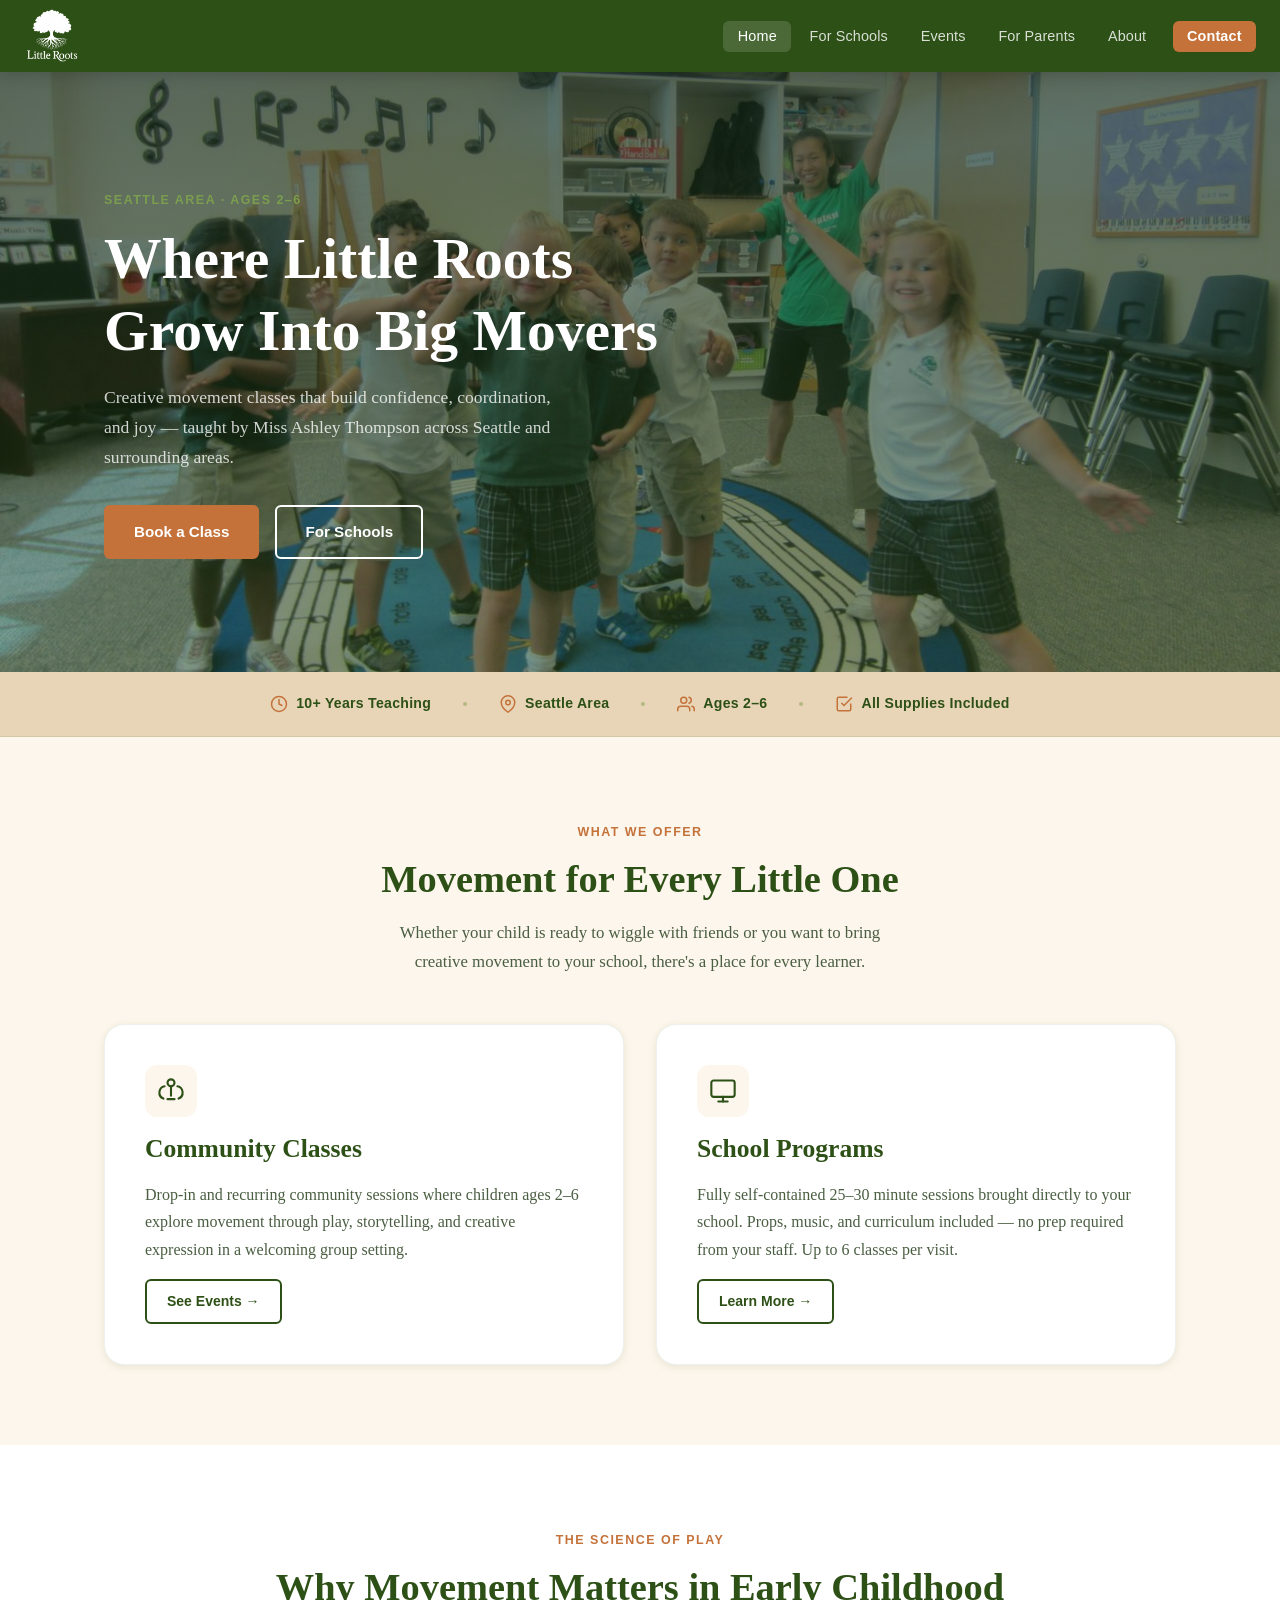
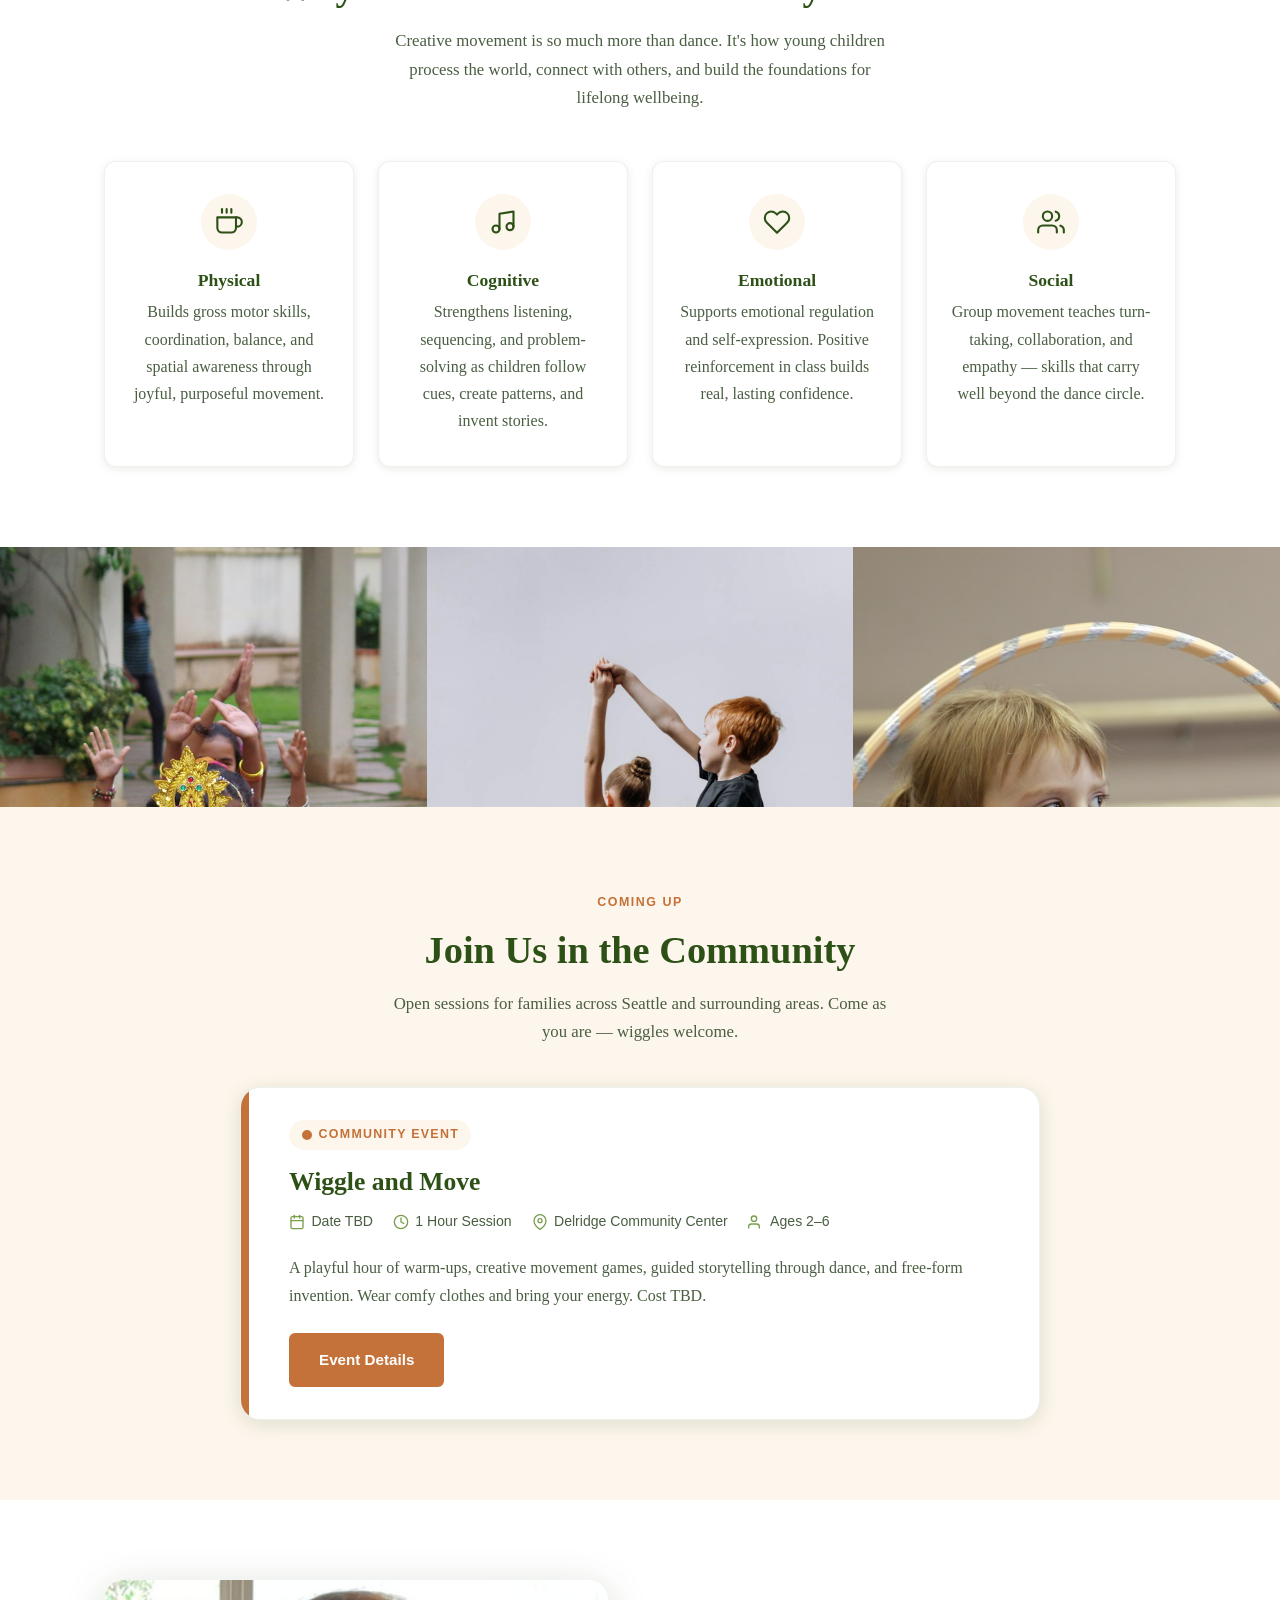
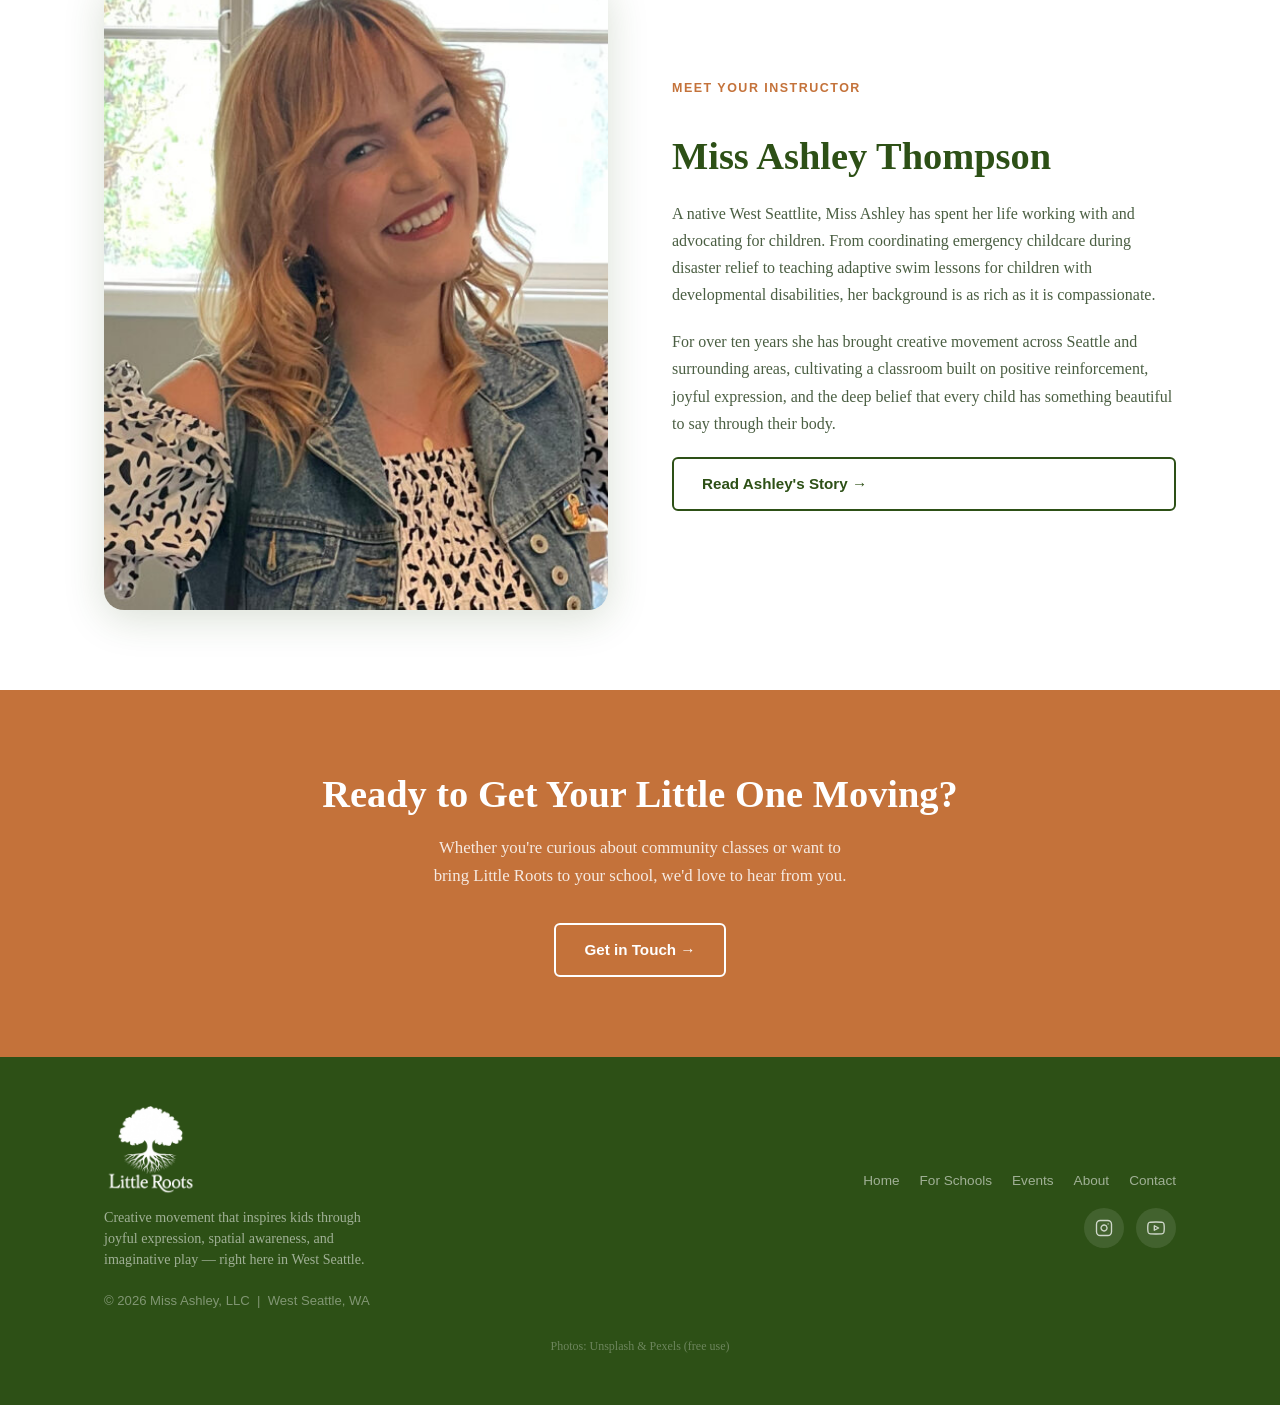
==== index.html @ 19a9698b "Initial build of Little Roots Dance static site" ====
<!DOCTYPE html>
<html lang="en">
<head>
  <meta charset="UTF-8" />
  <meta name="viewport" content="width=device-width, initial-scale=1.0" />
  <title>Little Roots Dance — Creative Movement for Kids in Seattle & Surrounding Areas</title>
  <meta name="description" content="Little Roots Dance brings creative movement to children ages 2–6 in Seattle and surrounding areas. Community classes, school programs, and more — taught by Miss Ashley Thompson." />
  <link rel="stylesheet" href="style.css" />
</head>
<body>

<!-- ══════════════════════════════════════════
     NAV
════════════════════════════════════════════ -->
<nav class="site-nav" aria-label="Main navigation">
  <div class="container nav-inner">
    <a href="index.html" class="nav-logo" aria-label="Little Roots Dance home">
      <img src="images/logo-white.png" alt="Little Roots Dance" class="site-logo-img" width="65" height="63">
    </a>

    <ul class="nav-links" role="list">
      <li><a href="index.html">Home</a></li>
      <li><a href="schools.html">For Schools</a></li>
      <li><a href="events.html">Events</a></li>
      <li><a href="for-parents.html">For Parents</a></li>
      <li><a href="about.html">About</a></li>
      <li><a href="contact.html" class="btn-nav-cta">Contact</a></li>
    </ul>

    <button class="nav-toggle" aria-expanded="false" aria-controls="mobile-nav" aria-label="Open navigation menu">
      <span></span><span></span><span></span>
    </button>
  </div>
</nav>

<nav class="nav-mobile" id="mobile-nav" aria-label="Mobile navigation">
  <a href="index.html">Home</a>
  <a href="schools.html">For Schools</a>
  <a href="events.html">Events</a>
  <a href="for-parents.html">For Parents</a>
  <a href="about.html">About</a>
  <a href="contact.html">Contact</a>
</nav>

<!-- ══════════════════════════════════════════
     HERO
════════════════════════════════════════════ -->
<section class="hero hero-home" id="home" aria-label="Welcome">
  <svg class="hero-bg-pattern" viewBox="0 0 800 600" xmlns="http://www.w3.org/2000/svg" aria-hidden="true" preserveAspectRatio="xMidYMid slice">
    <!-- Subtle organic leaf/root pattern -->
    <g fill="none" stroke="#FDF6EC" stroke-width="1.2">
      <path d="M50 550 Q80 500 60 440 Q100 430 120 380 Q140 430 180 420 Q160 480 200 520"/>
      <path d="M120 600 Q150 540 130 470"/>
      <path d="M300 580 Q330 520 310 450 Q350 440 370 390 Q390 440 430 430 Q410 490 450 530"/>
      <path d="M380 600 Q410 540 390 465"/>
      <path d="M600 560 Q630 500 610 440 Q650 430 670 380 Q690 430 730 420 Q710 480 750 520"/>
      <path d="M680 600 Q710 540 690 470"/>
      <path d="M750 580 Q780 520 760 445"/>
      <!-- small leaves -->
      <ellipse cx="60" cy="440" rx="18" ry="10" transform="rotate(-30 60 440)"/>
      <ellipse cx="180" cy="420" rx="16" ry="9" transform="rotate(25 180 420)"/>
      <ellipse cx="310" cy="450" rx="18" ry="10" transform="rotate(-30 310 450)"/>
      <ellipse cx="430" cy="430" rx="16" ry="9" transform="rotate(25 430 430)"/>
      <ellipse cx="610" cy="440" rx="18" ry="10" transform="rotate(-30 610 440)"/>
      <ellipse cx="730" cy="420" rx="16" ry="9" transform="rotate(25 730 420)"/>
      <!-- floating tiny leaves -->
      <ellipse cx="200" cy="200" rx="22" ry="12" transform="rotate(15 200 200)" opacity="0.5"/>
      <ellipse cx="500" cy="150" rx="18" ry="10" transform="rotate(-20 500 150)" opacity="0.4"/>
      <ellipse cx="700" cy="250" rx="20" ry="11" transform="rotate(10 700 250)" opacity="0.5"/>
    </g>
  </svg>

  <div class="container">
    <div class="hero-content">
      <span class="section-label">Seattle Area · Ages 2–6</span>
      <h1>Where Little Roots<br>Grow Into Big Movers</h1>
      <p>Creative movement classes that build confidence, coordination, and joy — taught by Miss Ashley Thompson across Seattle and surrounding areas.</p>
      <div class="hero-ctas">
        <a href="contact.html" class="btn btn-primary">Book a Class</a>
        <a href="schools.html" class="btn btn-outline">For Schools</a>
      </div>
    </div>
  </div>
</section>

<!-- ══════════════════════════════════════════
     TRUST BAR
════════════════════════════════════════════ -->
<div class="trust-bar" aria-label="Program highlights">
  <div class="container">
    <div class="trust-bar-inner">
      <div class="trust-item">
        <svg width="18" height="18" viewBox="0 0 24 24" fill="none" stroke="currentColor" stroke-width="2" stroke-linecap="round" stroke-linejoin="round" aria-hidden="true"><circle cx="12" cy="12" r="10"/><path d="M12 6v6l4 2"/></svg>
        10+ Years Teaching
      </div>
      <div class="trust-sep" aria-hidden="true"></div>
      <div class="trust-item">
        <svg width="18" height="18" viewBox="0 0 24 24" fill="none" stroke="currentColor" stroke-width="2" stroke-linecap="round" stroke-linejoin="round" aria-hidden="true"><path d="M21 10c0 7-9 13-9 13s-9-6-9-13a9 9 0 0 1 18 0z"/><circle cx="12" cy="10" r="3"/></svg>
        Seattle Area
      </div>
      <div class="trust-sep" aria-hidden="true"></div>
      <div class="trust-item">
        <svg width="18" height="18" viewBox="0 0 24 24" fill="none" stroke="currentColor" stroke-width="2" stroke-linecap="round" stroke-linejoin="round" aria-hidden="true"><path d="M17 21v-2a4 4 0 0 0-4-4H5a4 4 0 0 0-4 4v2"/><circle cx="9" cy="7" r="4"/><path d="M23 21v-2a4 4 0 0 0-3-3.87"/><path d="M16 3.13a4 4 0 0 1 0 7.75"/></svg>
        Ages 2–6
      </div>
      <div class="trust-sep" aria-hidden="true"></div>
      <div class="trust-item">
        <svg width="18" height="18" viewBox="0 0 24 24" fill="none" stroke="currentColor" stroke-width="2" stroke-linecap="round" stroke-linejoin="round" aria-hidden="true"><polyline points="9 11 12 14 22 4"/><path d="M21 12v7a2 2 0 0 1-2 2H5a2 2 0 0 1-2-2V5a2 2 0 0 1 2-2h11"/></svg>
        All Supplies Included
      </div>
    </div>
  </div>
</div>

<!-- ══════════════════════════════════════════
     SERVICES OVERVIEW
════════════════════════════════════════════ -->
<section class="section bg-cream" id="services" aria-labelledby="services-heading">
  <div class="container">
    <div class="text-center">
      <span class="section-label">What We Offer</span>
      <h2 class="section-heading" id="services-heading">Movement for Every Little One</h2>
      <p class="section-sub">Whether your child is ready to wiggle with friends or you want to bring creative movement to your school, there's a place for every learner.</p>
    </div>
    <div class="services-grid">
      <article class="service-card">
        <div class="service-card-icon" aria-hidden="true">
          <svg width="28" height="28" viewBox="0 0 24 24" fill="none" stroke="currentColor" stroke-width="1.8" stroke-linecap="round" stroke-linejoin="round"><circle cx="12" cy="5" r="3"/><path d="M6.5 8a5.5 5.5 0 0 0-1 10.5"/><path d="M17.5 8a5.5 5.5 0 0 1 1 10.5"/><path d="M12 8v8"/><path d="M9 19h6"/></svg>
        </div>
        <h3>Community Classes</h3>
        <p>Drop-in and recurring community sessions where children ages 2–6 explore movement through play, storytelling, and creative expression in a welcoming group setting.</p>
        <a href="events.html" class="btn btn-outline-green btn-sm" style="margin-top:auto; align-self:flex-start;">See Events &rarr;</a>
      </article>
      <article class="service-card">
        <div class="service-card-icon" aria-hidden="true">
          <svg width="28" height="28" viewBox="0 0 24 24" fill="none" stroke="currentColor" stroke-width="1.8" stroke-linecap="round" stroke-linejoin="round"><rect x="2" y="3" width="20" height="14" rx="2"/><path d="M8 21h8"/><path d="M12 17v4"/></svg>
        </div>
        <h3>School Programs</h3>
        <p>Fully self-contained 25–30 minute sessions brought directly to your school. Props, music, and curriculum included — no prep required from your staff. Up to 6 classes per visit.</p>
        <a href="schools.html" class="btn btn-outline-green btn-sm" style="margin-top:auto; align-self:flex-start;">Learn More &rarr;</a>
      </article>
    </div>
  </div>
</section>

<!-- ══════════════════════════════════════════
     WHY MOVEMENT MATTERS
════════════════════════════════════════════ -->
<section class="section bg-white" id="why-movement" aria-labelledby="why-heading">
  <div class="container">
    <div class="text-center">
      <span class="section-label">The Science of Play</span>
      <h2 class="section-heading" id="why-heading">Why Movement Matters in Early Childhood</h2>
      <p class="section-sub">Creative movement is so much more than dance. It's how young children process the world, connect with others, and build the foundations for lifelong wellbeing.</p>
    </div>
    <div class="benefits-grid">
      <div class="benefit-tile">
        <div class="benefit-icon" aria-hidden="true">
          <svg width="28" height="28" viewBox="0 0 24 24" fill="none" stroke="currentColor" stroke-width="1.8" stroke-linecap="round" stroke-linejoin="round"><path d="M18 8h1a4 4 0 0 1 0 8h-1"/><path d="M2 8h16v9a4 4 0 0 1-4 4H6a4 4 0 0 1-4-4V8z"/><line x1="6" y1="1" x2="6" y2="4"/><line x1="10" y1="1" x2="10" y2="4"/><line x1="14" y1="1" x2="14" y2="4"/></svg>
        </div>
        <h4>Physical</h4>
        <p>Builds gross motor skills, coordination, balance, and spatial awareness through joyful, purposeful movement.</p>
      </div>
      <div class="benefit-tile">
        <div class="benefit-icon" aria-hidden="true">
          <svg width="28" height="28" viewBox="0 0 24 24" fill="none" stroke="currentColor" stroke-width="1.8" stroke-linecap="round" stroke-linejoin="round"><path d="M9 18V5l12-2v13"/><circle cx="6" cy="18" r="3"/><circle cx="18" cy="16" r="3"/></svg>
        </div>
        <h4>Cognitive</h4>
        <p>Strengthens listening, sequencing, and problem-solving as children follow cues, create patterns, and invent stories.</p>
      </div>
      <div class="benefit-tile">
        <div class="benefit-icon" aria-hidden="true">
          <svg width="28" height="28" viewBox="0 0 24 24" fill="none" stroke="currentColor" stroke-width="1.8" stroke-linecap="round" stroke-linejoin="round"><path d="M20.84 4.61a5.5 5.5 0 0 0-7.78 0L12 5.67l-1.06-1.06a5.5 5.5 0 0 0-7.78 7.78l1.06 1.06L12 21.23l7.78-7.78 1.06-1.06a5.5 5.5 0 0 0 0-7.78z"/></svg>
        </div>
        <h4>Emotional</h4>
        <p>Supports emotional regulation and self-expression. Positive reinforcement in class builds real, lasting confidence.</p>
      </div>
      <div class="benefit-tile">
        <div class="benefit-icon" aria-hidden="true">
          <svg width="28" height="28" viewBox="0 0 24 24" fill="none" stroke="currentColor" stroke-width="1.8" stroke-linecap="round" stroke-linejoin="round"><path d="M17 21v-2a4 4 0 0 0-4-4H5a4 4 0 0 0-4 4v2"/><circle cx="9" cy="7" r="4"/><path d="M23 21v-2a4 4 0 0 0-3-3.87"/><path d="M16 3.13a4 4 0 0 1 0 7.75"/></svg>
        </div>
        <h4>Social</h4>
        <p>Group movement teaches turn-taking, collaboration, and empathy — skills that carry well beyond the dance circle.</p>
      </div>
    </div>
  </div>
</section>

<!-- ══════════════════════════════════════════
     PHOTO STRIP
════════════════════════════════════════════ -->
<div class="photo-strip" aria-hidden="true">
  <img src="images/group-dance.jpg" alt="Group of children dancing">
  <img src="images/ballet-hands.jpg" alt="Children holding hands in ballet class">
  <img src="images/hula-hoop.jpg" alt="Child doing creative movement with hula hoop">
</div>

<!-- ══════════════════════════════════════════
     FEATURED EVENT
════════════════════════════════════════════ -->
<section class="section bg-cream" id="featured-event" aria-labelledby="event-heading">
  <div class="container">
    <div class="text-center">
      <span class="section-label">Coming Up</span>
      <h2 class="section-heading" id="event-heading">Join Us in the Community</h2>
      <p class="section-sub" style="margin-bottom:2.5rem;">Open sessions for families across Seattle and surrounding areas. Come as you are — wiggles welcome.</p>
    </div>
    <div class="event-card">
      <div class="event-card-accent" aria-hidden="true"></div>
      <div class="event-card-body">
        <div class="event-tag">
          <svg width="12" height="12" viewBox="0 0 24 24" fill="currentColor" aria-hidden="true"><circle cx="12" cy="12" r="10"/></svg>
          Community Event
        </div>
        <h3>Wiggle and Move</h3>
        <div class="event-meta">
          <div class="event-meta-item">
            <svg width="16" height="16" viewBox="0 0 24 24" fill="none" stroke="currentColor" stroke-width="2" stroke-linecap="round" stroke-linejoin="round" aria-hidden="true"><rect x="3" y="4" width="18" height="18" rx="2" ry="2"/><line x1="16" y1="2" x2="16" y2="6"/><line x1="8" y1="2" x2="8" y2="6"/><line x1="3" y1="10" x2="21" y2="10"/></svg>
            Date TBD
          </div>
          <div class="event-meta-item">
            <svg width="16" height="16" viewBox="0 0 24 24" fill="none" stroke="currentColor" stroke-width="2" stroke-linecap="round" stroke-linejoin="round" aria-hidden="true"><circle cx="12" cy="12" r="10"/><polyline points="12 6 12 12 16 14"/></svg>
            1 Hour Session
          </div>
          <div class="event-meta-item">
            <svg width="16" height="16" viewBox="0 0 24 24" fill="none" stroke="currentColor" stroke-width="2" stroke-linecap="round" stroke-linejoin="round" aria-hidden="true"><path d="M21 10c0 7-9 13-9 13s-9-6-9-13a9 9 0 0 1 18 0z"/><circle cx="12" cy="10" r="3"/></svg>
            Delridge Community Center
          </div>
          <div class="event-meta-item">
            <svg width="16" height="16" viewBox="0 0 24 24" fill="none" stroke="currentColor" stroke-width="2" stroke-linecap="round" stroke-linejoin="round" aria-hidden="true"><path d="M17 21v-2a4 4 0 0 0-4-4H5a4 4 0 0 0-4 4v2"/><circle cx="9" cy="7" r="4"/></svg>
            Ages 2–6
          </div>
        </div>
        <p>A playful hour of warm-ups, creative movement games, guided storytelling through dance, and free-form invention. Wear comfy clothes and bring your energy. Cost TBD.</p>
        <a href="events.html" class="btn btn-primary">Event Details</a>
      </div>
    </div>
  </div>
</section>

<!-- ══════════════════════════════════════════
     ABOUT PREVIEW
════════════════════════════════════════════ -->
<section class="section bg-white" id="about-preview" aria-labelledby="about-preview-heading">
  <div class="container">
    <div class="about-preview">
      <img class="photo-placeholder" src="images/ashley-photo.jpg" alt="Miss Ashley Thompson">
      <div class="about-text">
        <span class="section-label">Meet Your Instructor</span>
        <h2 id="about-preview-heading">Miss Ashley Thompson</h2>
        <p>A native West Seattlite, Miss Ashley has spent her life working with and advocating for children. From coordinating emergency childcare during disaster relief to teaching adaptive swim lessons for children with developmental disabilities, her background is as rich as it is compassionate.</p>
        <p>For over ten years she has brought creative movement across Seattle and surrounding areas, cultivating a classroom built on positive reinforcement, joyful expression, and the deep belief that every child has something beautiful to say through their body.</p>
        <a href="about.html" class="btn btn-outline-green">Read Ashley's Story &rarr;</a>
      </div>
    </div>
  </div>
</section>

<!-- ══════════════════════════════════════════
     FINAL CTA
════════════════════════════════════════════ -->
<section class="section-cta" id="cta" aria-labelledby="cta-heading">
  <div class="container">
    <h2 id="cta-heading">Ready to Get Your Little One Moving?</h2>
    <p>Whether you're curious about community classes or want to bring Little Roots to your school, we'd love to hear from you.</p>
    <a href="contact.html" class="btn btn-outline">Get in Touch &rarr;</a>
  </div>
</section>

<!-- ══════════════════════════════════════════
     FOOTER
════════════════════════════════════════════ -->
<footer class="site-footer" aria-label="Site footer">
  <div class="container">
    <div class="footer-inner">
      <div>
        <div class="footer-brand">
                    <img src="images/logo-white.png" alt="Little Roots Dance" class="footer-logo-img" width="120" height="116">
        </div>
        <p class="footer-tagline">Creative movement that inspires kids through joyful expression, spatial awareness, and imaginative play — right here in West Seattle.</p>
        <p class="footer-copy">&copy; 2026 Miss Ashley, LLC &nbsp;|&nbsp; West Seattle, WA</p>
      </div>
      <div class="footer-right">
        <nav class="footer-nav-links" aria-label="Footer navigation">
          <a href="index.html">Home</a>
          <a href="schools.html">For Schools</a>
          <a href="events.html">Events</a>
          <a href="about.html">About</a>
          <a href="contact.html">Contact</a>
        </nav>
        <div class="footer-social" aria-label="Social media links">
          <a href="#" aria-label="Follow Little Roots on Instagram">
            <svg viewBox="0 0 24 24" fill="none" stroke="currentColor" stroke-width="1.8" stroke-linecap="round" stroke-linejoin="round" aria-hidden="true"><rect x="2" y="2" width="20" height="20" rx="5" ry="5"/><path d="M16 11.37A4 4 0 1 1 12.63 8 4 4 0 0 1 16 11.37z"/><line x1="17.5" y1="6.5" x2="17.51" y2="6.5"/></svg>
          </a>
          <a href="#" aria-label="Watch Little Roots on YouTube">
            <svg viewBox="0 0 24 24" fill="none" stroke="currentColor" stroke-width="1.8" stroke-linecap="round" stroke-linejoin="round" aria-hidden="true"><path d="M22.54 6.42a2.78 2.78 0 0 0-1.95-1.96C18.88 4 12 4 12 4s-6.88 0-8.59.46A2.78 2.78 0 0 0 1.46 6.42 29 29 0 0 0 1 12a29 29 0 0 0 .46 5.58 2.78 2.78 0 0 0 1.95 1.95C5.12 20 12 20 12 20s6.88 0 8.59-.47a2.78 2.78 0 0 0 1.95-1.95A29 29 0 0 0 23 12a29 29 0 0 0-.46-5.58z"/><polygon points="9.75 15.02 15.5 12 9.75 8.98 9.75 15.02"/></svg>
          </a>
        </div>
      </div>
    </div>
    <p style="text-align:center; margin-top:1.5rem; font-size:0.75rem; color:rgba(255,255,255,0.3);">Photos: Unsplash &amp; Pexels (free use)</p>
  </div>
</footer>

<script src="script.js"></script>
</body>
</html>
---- style.css ----
/* ============================================================
   Little Roots Dance — Global Stylesheet
   ============================================================ */

:root {
  --green-deep:   #2D5016;
  --green-sage:   #7B9E4E;
  --clay:         #C4723A;
  --cream:        #FDF6EC;
  --sand:         #E8D5B7;
  --text:         #1A2818;
  --text-light:   #4A5E42;
  --white:        #FFFFFF;

  --radius-sm:    6px;
  --radius-md:    12px;
  --radius-lg:    20px;

  --shadow-sm:    0 2px 8px rgba(45,80,22,0.10);
  --shadow-md:    0 4px 20px rgba(45,80,22,0.14);
  --shadow-lg:    0 8px 40px rgba(45,80,22,0.18);

  --nav-h:        72px;
  --max-w:        1120px;
  --gap:          2rem;
}

/* ── Reset ── */
*, *::before, *::after { box-sizing: border-box; margin: 0; padding: 0; }
html { scroll-behavior: smooth; }
body {
  font-family: 'Georgia', 'Times New Roman', serif;
  background: var(--cream);
  color: var(--text);
  line-height: 1.7;
  -webkit-font-smoothing: antialiased;
}
img { display: block; max-width: 100%; }
a { color: inherit; text-decoration: none; }
ul { list-style: none; }

/* ── Typography ── */
h1, h2, h3, h4, h5 {
  font-family: 'Georgia', serif;
  line-height: 1.25;
  color: var(--green-deep);
}
h1 { font-size: clamp(2rem, 5vw, 3.2rem); }
h2 { font-size: clamp(1.6rem, 3.5vw, 2.4rem); }
h3 { font-size: clamp(1.2rem, 2.5vw, 1.6rem); }
h4 { font-size: 1.1rem; }
p  { font-size: 1rem; color: var(--text-light); }

/* ── Utility ── */
.container {
  width: min(var(--max-w), 100%);
  margin-inline: auto;
  padding-inline: 1.5rem;
}
.section { padding-block: 5rem; }
.section-sm { padding-block: 3rem; }
.text-center { text-align: center; }
.section-label {
  display: inline-block;
  font-family: 'Helvetica Neue', Arial, sans-serif;
  font-size: 0.78rem;
  font-weight: 700;
  letter-spacing: 0.12em;
  text-transform: uppercase;
  color: var(--clay);
  margin-bottom: 0.75rem;
}
.section-heading {
  margin-bottom: 1rem;
}
.section-sub {
  font-size: 1.05rem;
  max-width: 60ch;
  margin-inline: auto;
  margin-bottom: 3rem;
}

/* scroll offset for sticky nav */
[id] { scroll-margin-top: var(--nav-h); }

/* ── Buttons ── */
.btn {
  display: inline-flex;
  align-items: center;
  gap: 0.4rem;
  padding: 0.75rem 1.75rem;
  border-radius: var(--radius-sm);
  font-family: 'Helvetica Neue', Arial, sans-serif;
  font-size: 0.95rem;
  font-weight: 600;
  cursor: pointer;
  transition: transform 0.18s, box-shadow 0.18s, background 0.18s;
  border: 2px solid transparent;
  white-space: nowrap;
}
.btn:hover  { transform: translateY(-2px); box-shadow: var(--shadow-md); }
.btn:active { transform: translateY(0);    box-shadow: none; }

.btn-primary {
  background: var(--clay);
  color: var(--white);
  border-color: var(--clay);
}
.btn-primary:hover { background: #b36330; border-color: #b36330; }

.btn-outline {
  background: transparent;
  color: var(--white);
  border-color: var(--white);
}
.btn-outline:hover { background: rgba(255,255,255,0.12); }

.btn-outline-green {
  background: transparent;
  color: var(--green-deep);
  border-color: var(--green-deep);
}
.btn-outline-green:hover { background: var(--green-deep); color: var(--white); }

.btn-sm {
  padding: 0.55rem 1.25rem;
  font-size: 0.875rem;
}

/* ── NAV ── */
.site-nav {
  position: sticky;
  top: 0;
  z-index: 100;
  height: var(--nav-h);
  background: var(--green-deep);
  box-shadow: 0 2px 16px rgba(0,0,0,0.18);
  display: flex;
  align-items: center;
}
.nav-inner {
  display: flex;
  align-items: center;
  justify-content: space-between;
  width: 100%;
}

/* Logo */
.nav-logo {
  display: flex;
  align-items: center;
  flex-shrink: 0;
}
.site-logo-img {
  display: block;
  height: 54px;
  width: auto;
  object-fit: contain;
}
.footer-logo-img {
  display: block;
  height: 90px;
  width: auto;
  object-fit: contain;
  margin-bottom: 0.5rem;
}

/* Desktop links */
.nav-links {
  display: flex;
  align-items: center;
  gap: 0.25rem;
}
.nav-links a {
  font-family: 'Helvetica Neue', Arial, sans-serif;
  font-size: 0.9rem;
  font-weight: 500;
  color: rgba(255,255,255,0.82);
  padding: 0.45rem 0.9rem;
  border-radius: var(--radius-sm);
  transition: color 0.15s, background 0.15s;
  letter-spacing: 0.01em;
}
.nav-links a:hover { color: var(--white); background: rgba(255,255,255,0.09); }
.nav-links a.active { color: var(--white); background: rgba(255,255,255,0.14); }
.nav-links .btn-nav-cta {
  background: var(--clay);
  color: var(--white);
  margin-left: 0.5rem;
  border-radius: var(--radius-sm);
  font-weight: 600;
}
.nav-links .btn-nav-cta:hover { background: #b36330; }

/* Hamburger */
.nav-toggle {
  display: none;
  flex-direction: column;
  justify-content: center;
  gap: 5px;
  width: 40px;
  height: 40px;
  cursor: pointer;
  background: none;
  border: none;
  padding: 4px;
  border-radius: var(--radius-sm);
  transition: background 0.15s;
}
.nav-toggle:hover { background: rgba(255,255,255,0.10); }
.nav-toggle span {
  display: block;
  height: 2px;
  background: var(--white);
  border-radius: 2px;
  transition: transform 0.25s, opacity 0.25s;
  transform-origin: center;
}
.nav-toggle[aria-expanded="true"] span:nth-child(1) { transform: translateY(7px) rotate(45deg); }
.nav-toggle[aria-expanded="true"] span:nth-child(2) { opacity: 0; transform: scaleX(0); }
.nav-toggle[aria-expanded="true"] span:nth-child(3) { transform: translateY(-7px) rotate(-45deg); }

/* Mobile drawer */
.nav-mobile {
  display: none;
  flex-direction: column;
  position: fixed;
  top: var(--nav-h);
  left: 0;
  right: 0;
  background: var(--green-deep);
  padding: 1.25rem 1.5rem 2rem;
  gap: 0.25rem;
  box-shadow: 0 8px 24px rgba(0,0,0,0.22);
  z-index: 99;
  border-top: 1px solid rgba(255,255,255,0.08);
}
.nav-mobile.open { display: flex; }
.nav-mobile a {
  font-family: 'Helvetica Neue', Arial, sans-serif;
  font-size: 1.05rem;
  font-weight: 500;
  color: rgba(255,255,255,0.85);
  padding: 0.85rem 1rem;
  border-radius: var(--radius-sm);
  transition: background 0.15s, color 0.15s;
  border-bottom: 1px solid rgba(255,255,255,0.06);
}
.nav-mobile a:last-child { border-bottom: none; }
.nav-mobile a:hover,
.nav-mobile a.active { background: rgba(255,255,255,0.10); color: var(--white); }

/* ── FOOTER ── */
.site-footer {
  background: var(--green-deep);
  color: rgba(255,255,255,0.7);
  padding-block: 3rem;
}
.footer-inner {
  display: grid;
  grid-template-columns: 1fr auto;
  align-items: center;
  gap: 1.5rem;
}
.footer-brand {
  margin-bottom: 0.75rem;
}
.footer-tagline {
  font-size: 0.88rem;
  color: rgba(255,255,255,0.55);
  max-width: 38ch;
  line-height: 1.5;
}
.footer-copy {
  font-family: 'Helvetica Neue', Arial, sans-serif;
  font-size: 0.82rem;
  margin-top: 1.25rem;
  color: rgba(255,255,255,0.4);
}
.footer-right {
  display: flex;
  flex-direction: column;
  align-items: flex-end;
  gap: 1rem;
}
.footer-social {
  display: flex;
  gap: 0.75rem;
}
.footer-social a {
  display: flex;
  align-items: center;
  justify-content: center;
  width: 40px;
  height: 40px;
  background: rgba(255,255,255,0.10);
  border-radius: 50%;
  color: rgba(255,255,255,0.75);
  transition: background 0.18s, color 0.18s, transform 0.18s;
}
.footer-social a:hover {
  background: var(--clay);
  color: var(--white);
  transform: translateY(-2px);
}
.footer-social svg { width: 18px; height: 18px; }
.footer-nav-links {
  display: flex;
  gap: 1.25rem;
  flex-wrap: wrap;
  justify-content: flex-end;
}
.footer-nav-links a {
  font-family: 'Helvetica Neue', Arial, sans-serif;
  font-size: 0.85rem;
  color: rgba(255,255,255,0.55);
  transition: color 0.15s;
}
.footer-nav-links a:hover { color: var(--white); }

/* ── HERO (shared base) ── */
.hero {
  background: var(--green-deep);
  position: relative;
  overflow: hidden;
  display: flex;
  align-items: center;
  min-height: 480px;
  padding-block: 5rem;
}
.hero-bg-pattern {
  position: absolute;
  inset: 0;
  pointer-events: none;
  opacity: 0.08;
}
.hero-content {
  position: relative;
  z-index: 1;
  max-width: 700px;
}
.hero-content .section-label { color: var(--green-sage); }
.hero-content h1 { color: var(--white); margin-bottom: 1rem; }
.hero-content p {
  color: rgba(255,255,255,0.80);
  font-size: 1.1rem;
  margin-bottom: 2rem;
  max-width: 54ch;
}
.hero-ctas { display: flex; gap: 1rem; flex-wrap: wrap; }

/* ── HOME HERO specific ── */
.hero-home {
  min-height: 600px;
  background-image: linear-gradient(rgba(11,35,14,0.62), rgba(45,80,22,0.45)), url('images/hero-creative-movement.jpg');
  background-size: cover;
  background-position: center 65%;
}
.hero-home h1 { font-size: clamp(2.2rem, 5.5vw, 3.6rem); }

/* ── PHOTO STRIP ── */
.photo-strip {
  display: grid;
  grid-template-columns: repeat(3, 1fr);
  height: 260px;
  overflow: hidden;
}
.photo-strip img {
  width: 100%;
  height: 100%;
  object-fit: cover;
  object-position: 50% 65%;
  display: block;
  transition: transform 0.4s ease;
}
.photo-strip img:hover { transform: scale(1.04); }

/* ── TRUST BAR ── */
.trust-bar {
  background: var(--sand);
  padding-block: 1.25rem;
  border-bottom: 1px solid rgba(45,80,22,0.10);
}
.trust-bar-inner {
  display: flex;
  align-items: center;
  justify-content: center;
  gap: 2rem;
  flex-wrap: wrap;
}
.trust-item {
  display: flex;
  align-items: center;
  gap: 0.5rem;
  font-family: 'Helvetica Neue', Arial, sans-serif;
  font-size: 0.88rem;
  font-weight: 600;
  color: var(--green-deep);
  letter-spacing: 0.02em;
}
.trust-item svg { color: var(--clay); }
.trust-sep {
  width: 4px;
  height: 4px;
  border-radius: 50%;
  background: var(--green-sage);
  opacity: 0.5;
}

/* ── SERVICE CARDS ── */
.services-grid {
  display: grid;
  grid-template-columns: 1fr 1fr;
  gap: var(--gap);
}
.service-card {
  background: var(--white);
  border-radius: var(--radius-lg);
  padding: 2.5rem;
  box-shadow: var(--shadow-sm);
  border: 1px solid rgba(45,80,22,0.08);
  display: flex;
  flex-direction: column;
  gap: 1rem;
  transition: box-shadow 0.2s, transform 0.2s;
}
.service-card:hover { box-shadow: var(--shadow-md); transform: translateY(-3px); }
.service-card-icon {
  width: 52px;
  height: 52px;
  background: var(--cream);
  border-radius: var(--radius-md);
  display: flex;
  align-items: center;
  justify-content: center;
  color: var(--green-deep);
}
.service-card h3 { color: var(--green-deep); margin-bottom: 0; }
.service-card p { flex: 1; }

/* ── BENEFIT TILES ── */
.benefits-grid {
  display: grid;
  grid-template-columns: repeat(4, 1fr);
  gap: 1.5rem;
}
.benefit-tile {
  background: var(--white);
  border-radius: var(--radius-md);
  padding: 2rem 1.5rem;
  text-align: center;
  border: 1px solid rgba(45,80,22,0.08);
  box-shadow: var(--shadow-sm);
}
.benefit-icon {
  width: 56px;
  height: 56px;
  background: var(--cream);
  border-radius: 50%;
  display: flex;
  align-items: center;
  justify-content: center;
  margin: 0 auto 1.25rem;
  color: var(--green-deep);
}
.benefit-tile h4 { color: var(--green-deep); margin-bottom: 0.4rem; }

/* ── EVENT CARD ── */
.event-card {
  background: var(--white);
  border-radius: var(--radius-lg);
  overflow: hidden;
  box-shadow: var(--shadow-md);
  display: grid;
  grid-template-columns: auto 1fr;
  align-items: stretch;
  border: 1px solid rgba(45,80,22,0.08);
  max-width: 800px;
  margin-inline: auto;
}
.event-card-accent {
  background: var(--clay);
  width: 8px;
  flex-shrink: 0;
}
.event-card-body {
  padding: 2rem 2.5rem;
}
.event-tag {
  display: inline-flex;
  align-items: center;
  gap: 0.35rem;
  background: var(--cream);
  color: var(--clay);
  font-family: 'Helvetica Neue', Arial, sans-serif;
  font-size: 0.78rem;
  font-weight: 700;
  letter-spacing: 0.1em;
  text-transform: uppercase;
  padding: 0.3rem 0.75rem;
  border-radius: 100px;
  margin-bottom: 1rem;
}
.event-card h3 { margin-bottom: 0.75rem; }
.event-meta {
  display: flex;
  flex-wrap: wrap;
  gap: 1.25rem;
  margin-bottom: 1.25rem;
}
.event-meta-item {
  display: flex;
  align-items: center;
  gap: 0.4rem;
  font-family: 'Helvetica Neue', Arial, sans-serif;
  font-size: 0.88rem;
  color: var(--text-light);
}
.event-meta-item svg { color: var(--green-sage); flex-shrink: 0; }
.event-card p { margin-bottom: 1.5rem; }

/* ── ABOUT PREVIEW ── */
.about-preview {
  display: grid;
  grid-template-columns: 1fr 1fr;
  gap: 4rem;
  align-items: center;
}
.photo-placeholder {
  aspect-ratio: 4/5;
  border-radius: var(--radius-lg);
  box-shadow: var(--shadow-lg);
  overflow: hidden;
  display: block;
  width: 100%;
}
.photo-placeholder img,
img.photo-placeholder {
  width: 100%;
  height: 100%;
  object-fit: cover;
  object-position: center top;
  display: block;
  border-radius: var(--radius-lg);
}
.about-text { display: flex; flex-direction: column; gap: 1.25rem; }
.about-text h2 { margin-bottom: 0; }

/* ── FINAL CTA ── */
.section-cta {
  background: var(--clay);
  padding-block: 5rem;
  text-align: center;
}
.section-cta h2 { color: var(--white); margin-bottom: 1rem; }
.section-cta p { color: rgba(255,255,255,0.85); font-size: 1.05rem; margin-bottom: 2rem; max-width: 50ch; margin-inline: auto; margin-bottom: 2rem;}

/* ── HOW IT WORKS (schools) ── */
.steps-grid {
  display: grid;
  grid-template-columns: repeat(3, 1fr);
  gap: var(--gap);
  position: relative;
}
.step-card {
  background: var(--white);
  border-radius: var(--radius-md);
  padding: 2rem 1.75rem;
  box-shadow: var(--shadow-sm);
  border: 1px solid rgba(45,80,22,0.08);
  position: relative;
}
.step-number {
  width: 44px;
  height: 44px;
  background: var(--green-deep);
  color: var(--white);
  border-radius: 50%;
  display: flex;
  align-items: center;
  justify-content: center;
  font-family: 'Helvetica Neue', Arial, sans-serif;
  font-size: 1.1rem;
  font-weight: 700;
  margin-bottom: 1.25rem;
}
.step-card h3 { margin-bottom: 0.5rem; }

/* ── ICON GRID (what's included) ── */
.icon-grid {
  display: grid;
  grid-template-columns: repeat(3, 1fr);
  gap: 1.5rem;
}
.icon-grid-item {
  display: flex;
  align-items: flex-start;
  gap: 1rem;
  background: var(--white);
  border-radius: var(--radius-md);
  padding: 1.5rem;
  box-shadow: var(--shadow-sm);
  border: 1px solid rgba(45,80,22,0.08);
}
.icon-grid-item svg {
  color: var(--clay);
  flex-shrink: 0;
  margin-top: 2px;
}
.icon-grid-item h4 { color: var(--green-deep); margin-bottom: 0.25rem; }
.icon-grid-item p { font-size: 0.9rem; }

/* ── TESTIMONIAL PLACEHOLDER ── */
.testimonial-block {
  background: var(--sand);
  border-radius: var(--radius-lg);
  padding: 3rem;
  text-align: center;
  border: 1px solid rgba(45,80,22,0.10);
}
.testimonial-quote {
  font-size: 1.2rem;
  font-style: italic;
  color: var(--text);
  max-width: 60ch;
  margin: 0 auto 1.5rem;
  line-height: 1.7;
}
.testimonial-attr {
  font-family: 'Helvetica Neue', Arial, sans-serif;
  font-size: 0.88rem;
  font-weight: 600;
  color: var(--green-deep);
}

/* ── CREDENTIALS ── */
.cred-grid {
  display: grid;
  grid-template-columns: repeat(3, 1fr);
  gap: 1.5rem;
}
.cred-card {
  background: var(--white);
  border-radius: var(--radius-md);
  padding: 2rem 1.5rem;
  box-shadow: var(--shadow-sm);
  border: 1px solid rgba(45,80,22,0.08);
  border-top: 4px solid var(--green-sage);
  text-align: center;
}
.cred-card svg {
  color: var(--clay);
  margin-bottom: 1rem;
}
.cred-card h4 { color: var(--green-deep); margin-bottom: 0.4rem; }
.cred-card p { font-size: 0.9rem; }

/* ── PHILOSOPHY PULLOUT ── */
.philosophy-pull {
  background: var(--green-deep);
  border-radius: var(--radius-lg);
  padding: 3.5rem;
  text-align: center;
}
.philosophy-pull blockquote {
  font-size: clamp(1.1rem, 2.5vw, 1.4rem);
  font-style: italic;
  color: rgba(255,255,255,0.92);
  line-height: 1.65;
  max-width: 64ch;
  margin: 0 auto 1.5rem;
}
.philosophy-pull cite {
  font-family: 'Helvetica Neue', Arial, sans-serif;
  font-size: 0.9rem;
  font-weight: 600;
  color: var(--green-sage);
  font-style: normal;
}

/* ── CONTACT LAYOUT ── */
.contact-grid {
  display: grid;
  grid-template-columns: 1fr 1.6fr;
  gap: 4rem;
  align-items: start;
}
.contact-info h3 { color: var(--green-deep); margin-bottom: 1rem; }
.contact-info p { margin-bottom: 2rem; }
.contact-reasons { display: flex; flex-direction: column; gap: 0.75rem; }
.contact-reason {
  display: flex;
  align-items: flex-start;
  gap: 0.75rem;
  padding: 1rem;
  background: var(--white);
  border-radius: var(--radius-md);
  border: 1px solid rgba(45,80,22,0.08);
}
.contact-reason svg { color: var(--green-sage); flex-shrink: 0; margin-top: 2px; }
.contact-reason strong { display: block; color: var(--green-deep); font-size: 0.95rem; margin-bottom: 0.15rem; }
.contact-reason p { font-size: 0.88rem; margin: 0; }
.response-note {
  display: flex;
  align-items: center;
  gap: 0.5rem;
  font-family: 'Helvetica Neue', Arial, sans-serif;
  font-size: 0.85rem;
  color: var(--text-light);
  margin-top: 1.5rem;
}
.response-note svg { color: var(--green-sage); flex-shrink: 0; }

/* ── FORM ── */
.contact-form-wrap {
  background: var(--white);
  border-radius: var(--radius-lg);
  padding: 2.5rem;
  box-shadow: var(--shadow-md);
  border: 1px solid rgba(45,80,22,0.08);
}
.form-group { display: flex; flex-direction: column; gap: 0.5rem; margin-bottom: 1.25rem; }
.form-group label {
  font-family: 'Helvetica Neue', Arial, sans-serif;
  font-size: 0.88rem;
  font-weight: 600;
  color: var(--green-deep);
  letter-spacing: 0.01em;
}
.form-group input,
.form-group select,
.form-group textarea {
  width: 100%;
  padding: 0.75rem 1rem;
  border: 1.5px solid rgba(45,80,22,0.20);
  border-radius: var(--radius-sm);
  font-family: 'Georgia', serif;
  font-size: 0.97rem;
  color: var(--text);
  background: var(--cream);
  transition: border-color 0.18s, box-shadow 0.18s;
  outline: none;
}
.form-group input:focus,
.form-group select:focus,
.form-group textarea:focus {
  border-color: var(--green-sage);
  box-shadow: 0 0 0 3px rgba(123,158,78,0.15);
}
.form-group select { cursor: pointer; }
.form-group textarea { resize: vertical; min-height: 130px; }
.form-row { display: grid; grid-template-columns: 1fr 1fr; gap: 1rem; }
.form-submit-wrap { margin-top: 0.5rem; }
.form-submit-wrap .btn { width: 100%; justify-content: center; padding: 0.9rem 2rem; font-size: 1rem; }

/* ── NEWSLETTER UI ── */
.newsletter-band {
  background: var(--sand);
  border-radius: var(--radius-lg);
  padding: 3rem;
  text-align: center;
  border: 1px solid rgba(45,80,22,0.10);
  max-width: 640px;
  margin-inline: auto;
}
.newsletter-band h3 { margin-bottom: 0.75rem; }
.newsletter-band p { margin-bottom: 1.5rem; }
.newsletter-form {
  display: flex;
  gap: 0.75rem;
  max-width: 440px;
  margin-inline: auto;
}
.newsletter-form input {
  flex: 1;
  padding: 0.75rem 1rem;
  border: 1.5px solid rgba(45,80,22,0.20);
  border-radius: var(--radius-sm);
  font-family: 'Georgia', serif;
  font-size: 0.97rem;
  background: var(--white);
  outline: none;
  transition: border-color 0.18s;
}
.newsletter-form input:focus { border-color: var(--green-sage); }
.newsletter-note {
  font-size: 0.8rem;
  color: var(--text-light);
  margin-top: 0.75rem;
  font-family: 'Helvetica Neue', Arial, sans-serif;
}

/* ── TEACHER SUPPORT ── */
.support-block {
  background: var(--cream);
  border-left: 4px solid var(--green-sage);
  border-radius: 0 var(--radius-md) var(--radius-md) 0;
  padding: 2rem 2.5rem;
}
.support-block h3 { color: var(--green-deep); margin-bottom: 0.75rem; }

/* ── ABOUT FULL BIO ── */
.about-full-grid {
  display: grid;
  grid-template-columns: 1fr 1.4fr;
  gap: 4rem;
  align-items: start;
}
.about-photo-lg {
  aspect-ratio: 3/4;
  border-radius: var(--radius-lg);
  box-shadow: var(--shadow-lg);
  overflow: hidden;
  position: sticky;
  top: calc(var(--nav-h) + 2rem);
}
img.about-photo-lg {
  width: 100%;
  height: 100%;
  object-fit: cover;
  object-position: center top;
  display: block;
}
.about-bio { display: flex; flex-direction: column; gap: 1.5rem; }
.about-bio h2 { margin-bottom: 0; }
.about-bio p { line-height: 1.8; }

/* ── EVENTS INTRO ── */
.events-intro {
  max-width: 72ch;
  margin-inline: auto;
  text-align: center;
}

/* ── SECTION BG VARIANTS ── */
.bg-cream  { background: var(--cream); }
.bg-white  { background: var(--white); }
.bg-sand   { background: var(--sand); }
.bg-green  { background: var(--green-deep); }

/* ── DIVIDER ── */
.divider {
  border: none;
  border-top: 1px solid rgba(45,80,22,0.10);
  margin-block: 1rem;
}

/* ============================================================
   RESPONSIVE
   ============================================================ */

@media (max-width: 768px) {
  :root { --gap: 1.5rem; }

  .nav-links  { display: none; }
  .nav-toggle { display: flex; }

  .hero { min-height: 400px; padding-block: 3.5rem; }
  .hero-home { min-height: 480px; }

  .services-grid    { grid-template-columns: 1fr; }
  .benefits-grid    { grid-template-columns: 1fr 1fr; }
  .steps-grid       { grid-template-columns: 1fr; }
  .icon-grid        { grid-template-columns: 1fr; }
  .cred-grid        { grid-template-columns: 1fr; }
  .about-preview    { grid-template-columns: 1fr; gap: 2rem; }
  .about-full-grid  { grid-template-columns: 1fr; gap: 2.5rem; }
  .contact-grid     { grid-template-columns: 1fr; gap: 2.5rem; }
  .form-row         { grid-template-columns: 1fr; }
  .newsletter-form  { flex-direction: column; }

  .about-photo-lg   { position: static; aspect-ratio: 1/1; }
  .event-card       { grid-template-columns: 1fr; }
  .event-card-accent { width: 100%; height: 8px; }

  .footer-inner          { grid-template-columns: 1fr; }
  .footer-right          { align-items: flex-start; }
  .footer-nav-links      { justify-content: flex-start; }

  .trust-bar-inner { gap: 1rem; }
  .trust-sep       { display: none; }

  .philosophy-pull  { padding: 2.5rem 1.75rem; }
  .testimonial-block { padding: 2rem 1.5rem; }
  .contact-form-wrap { padding: 1.75rem; }
  .newsletter-band  { padding: 2rem 1.5rem; }
}

@media (max-width: 480px) {
  h1 { font-size: 1.9rem; }
  h2 { font-size: 1.55rem; }

  .benefits-grid   { grid-template-columns: 1fr; }
  .hero-ctas       { flex-direction: column; }
  .section         { padding-block: 3.5rem; }

  .event-card-body { padding: 1.5rem; }
  .support-block   { padding: 1.5rem 1.75rem; }
  .about-text      { gap: 1rem; }

  .footer-inner    { gap: 2rem; }
}
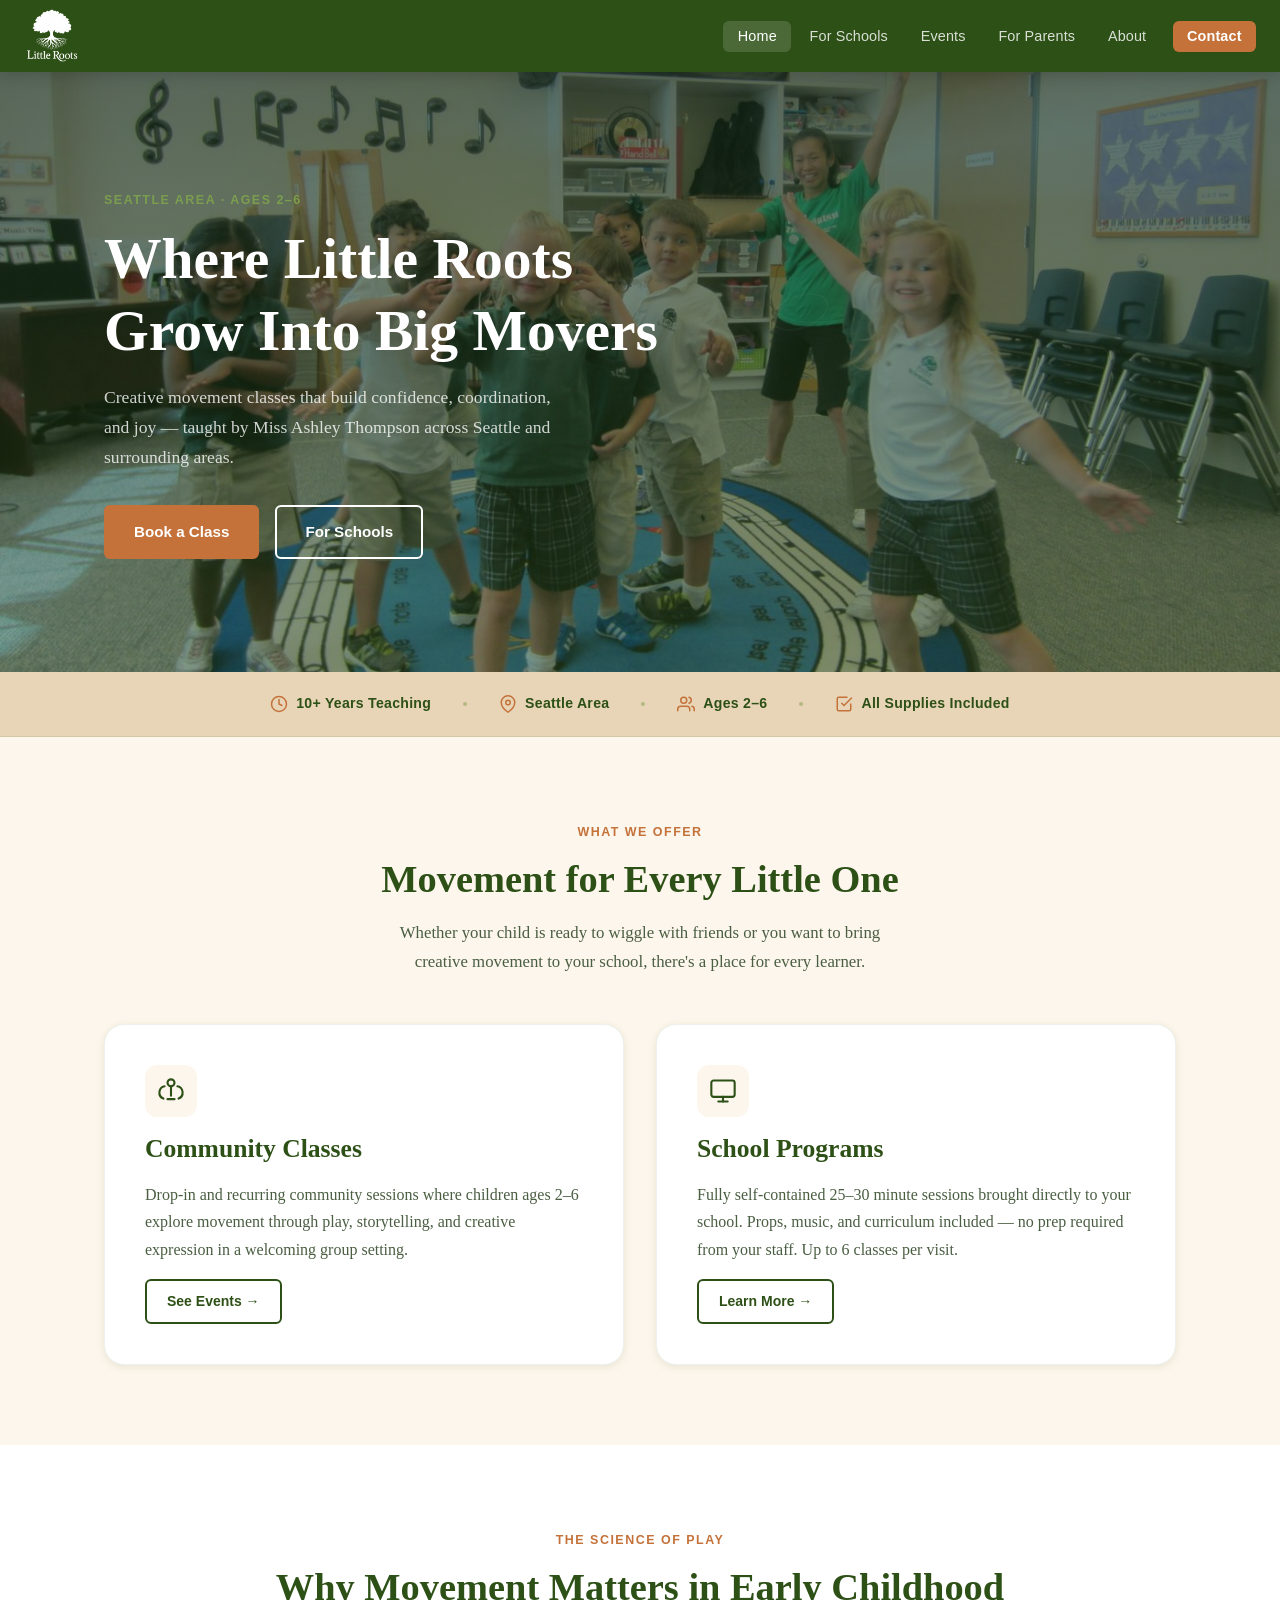
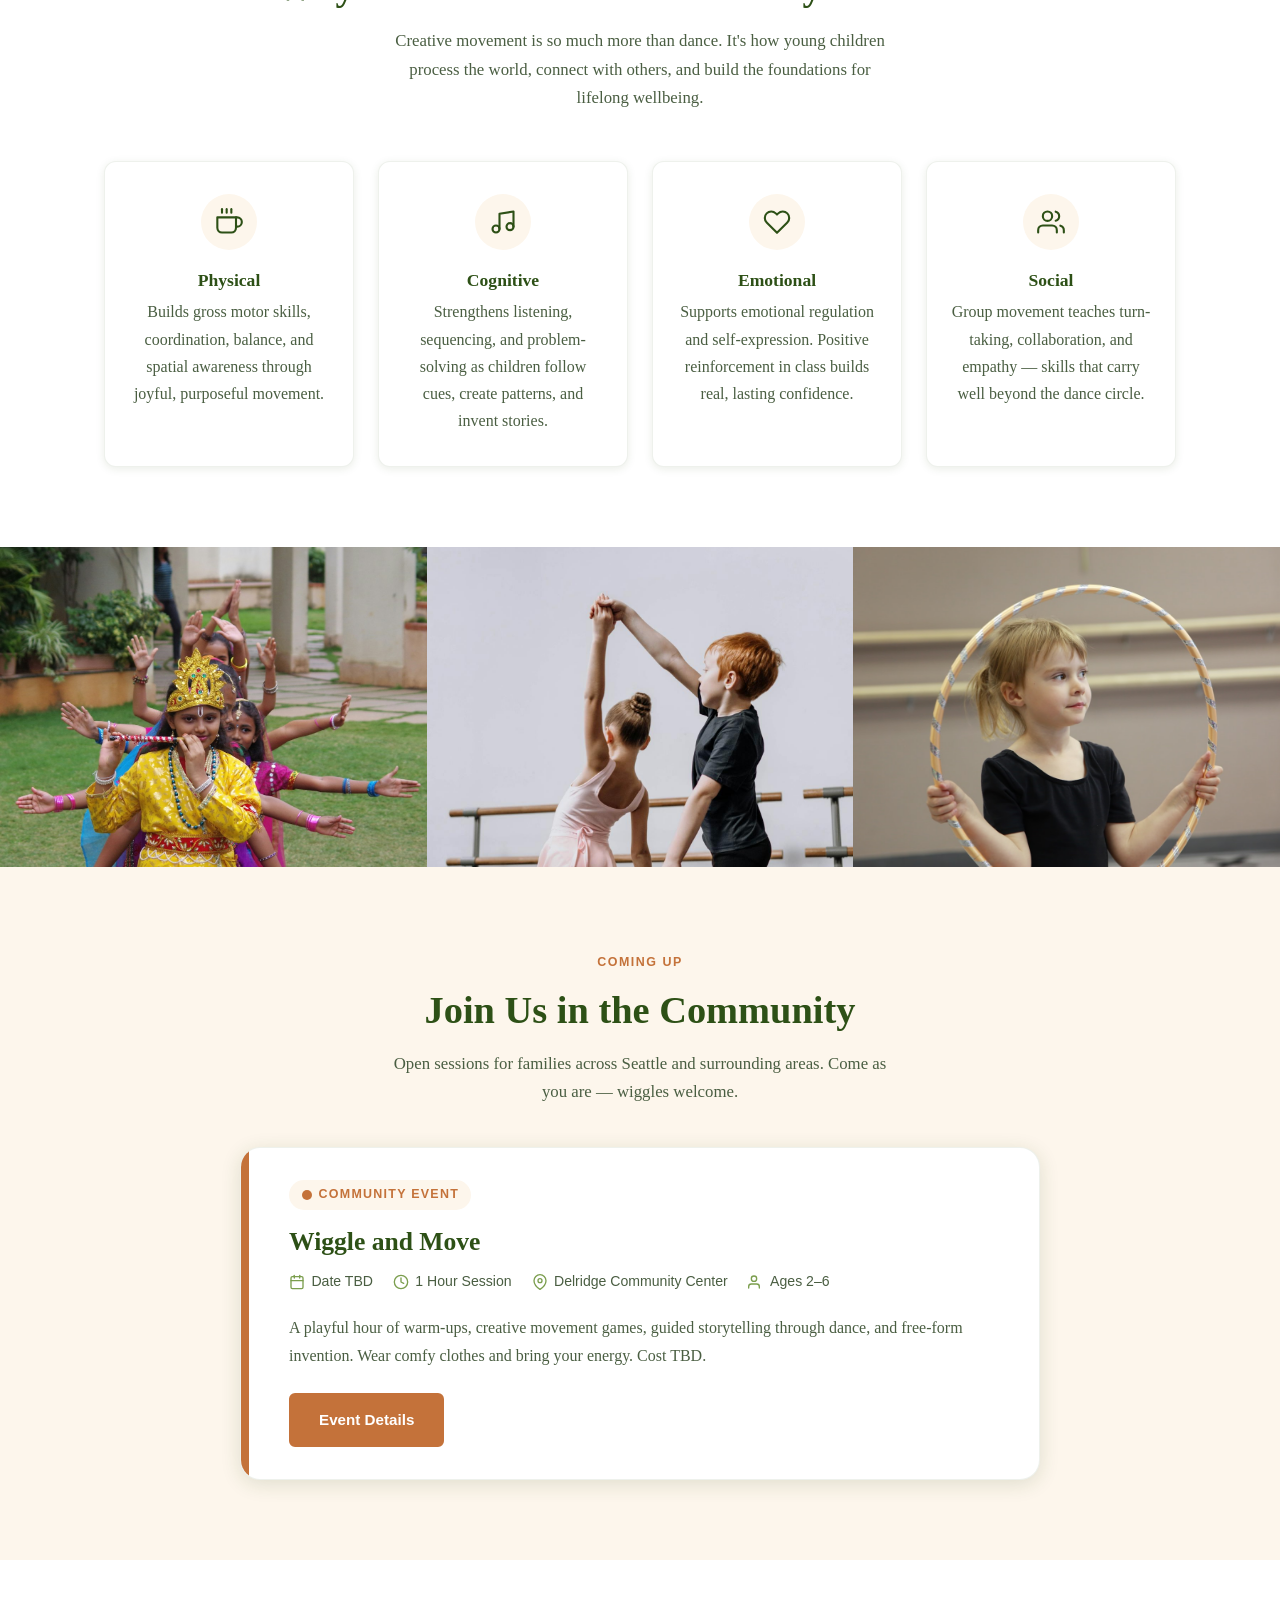
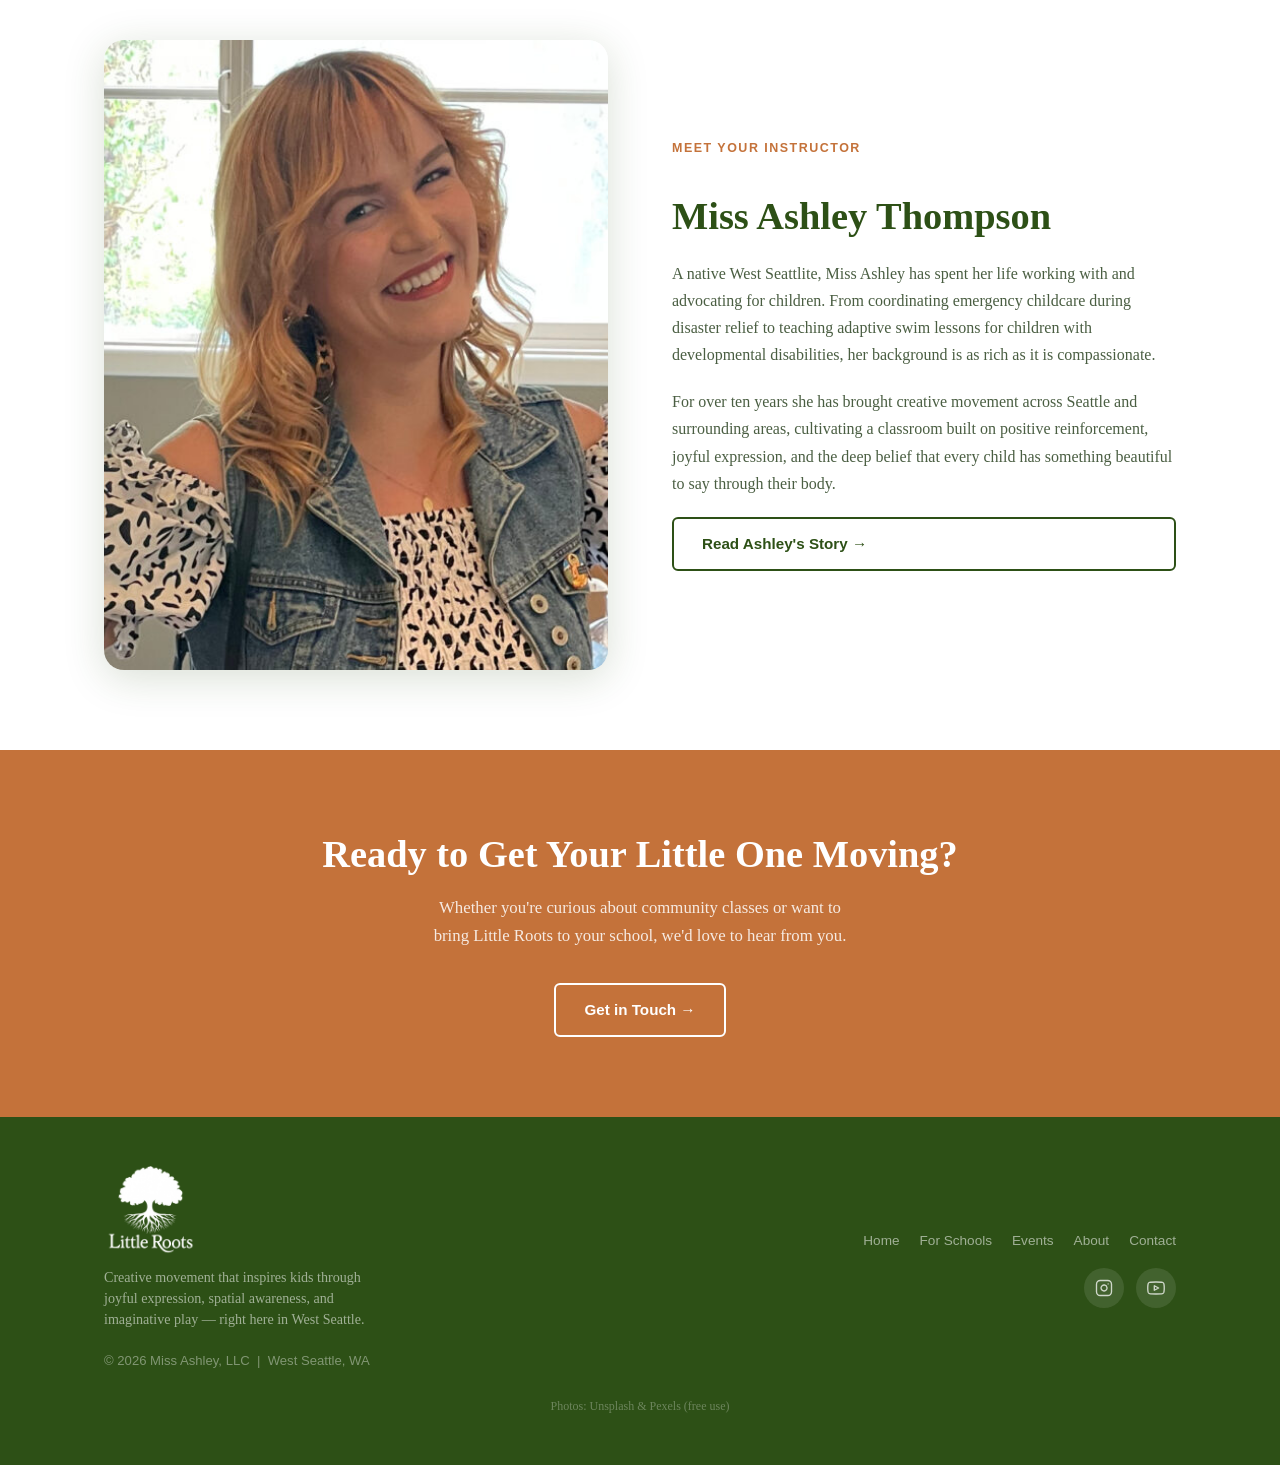
==== commit 142ea3ed: "Fix photo strip cropping with aspect-ratio cell wrappers Replace fixed-height photo strip with 4/3 a" ====
--- a/index.html
+++ b/index.html
@@ -190,9 +190,9 @@
      PHOTO STRIP
 ════════════════════════════════════════════ -->
 <div class="photo-strip" aria-hidden="true">
-  <img src="images/group-dance.jpg" alt="Group of children dancing">
-  <img src="images/ballet-hands.jpg" alt="Children holding hands in ballet class">
-  <img src="images/hula-hoop.jpg" alt="Child doing creative movement with hula hoop">
+  <div class="photo-strip-cell"><img src="images/group-dance.jpg" alt="Group of children dancing" style="object-position: 50% 30%;"></div>
+  <div class="photo-strip-cell"><img src="images/ballet-hands.jpg" alt="Children holding hands in ballet class" style="object-position: 50% 20%;"></div>
+  <div class="photo-strip-cell"><img src="images/hula-hoop.jpg" alt="Child doing creative movement with hula hoop" style="object-position: 50% 40%;"></div>
 </div>
 
 <!-- ══════════════════════════════════════════
--- a/style.css
+++ b/style.css
@@ -362,18 +362,25 @@
 .photo-strip {
   display: grid;
   grid-template-columns: repeat(3, 1fr);
-  height: 260px;
+  gap: 0;
+  margin: 0;
+}
+.photo-strip-cell {
   overflow: hidden;
-}
-.photo-strip img {
+  aspect-ratio: 4 / 3;
+  display: block;
+}
+.photo-strip-cell img {
   width: 100%;
   height: 100%;
   object-fit: cover;
-  object-position: 50% 65%;
   display: block;
   transition: transform 0.4s ease;
 }
-.photo-strip img:hover { transform: scale(1.04); }
+.photo-strip-cell img:hover { transform: scale(1.04); }
+@media (max-width: 640px) {
+  .photo-strip { grid-template-columns: 1fr; }
+}
 
 /* ── TRUST BAR ── */
 .trust-bar {
